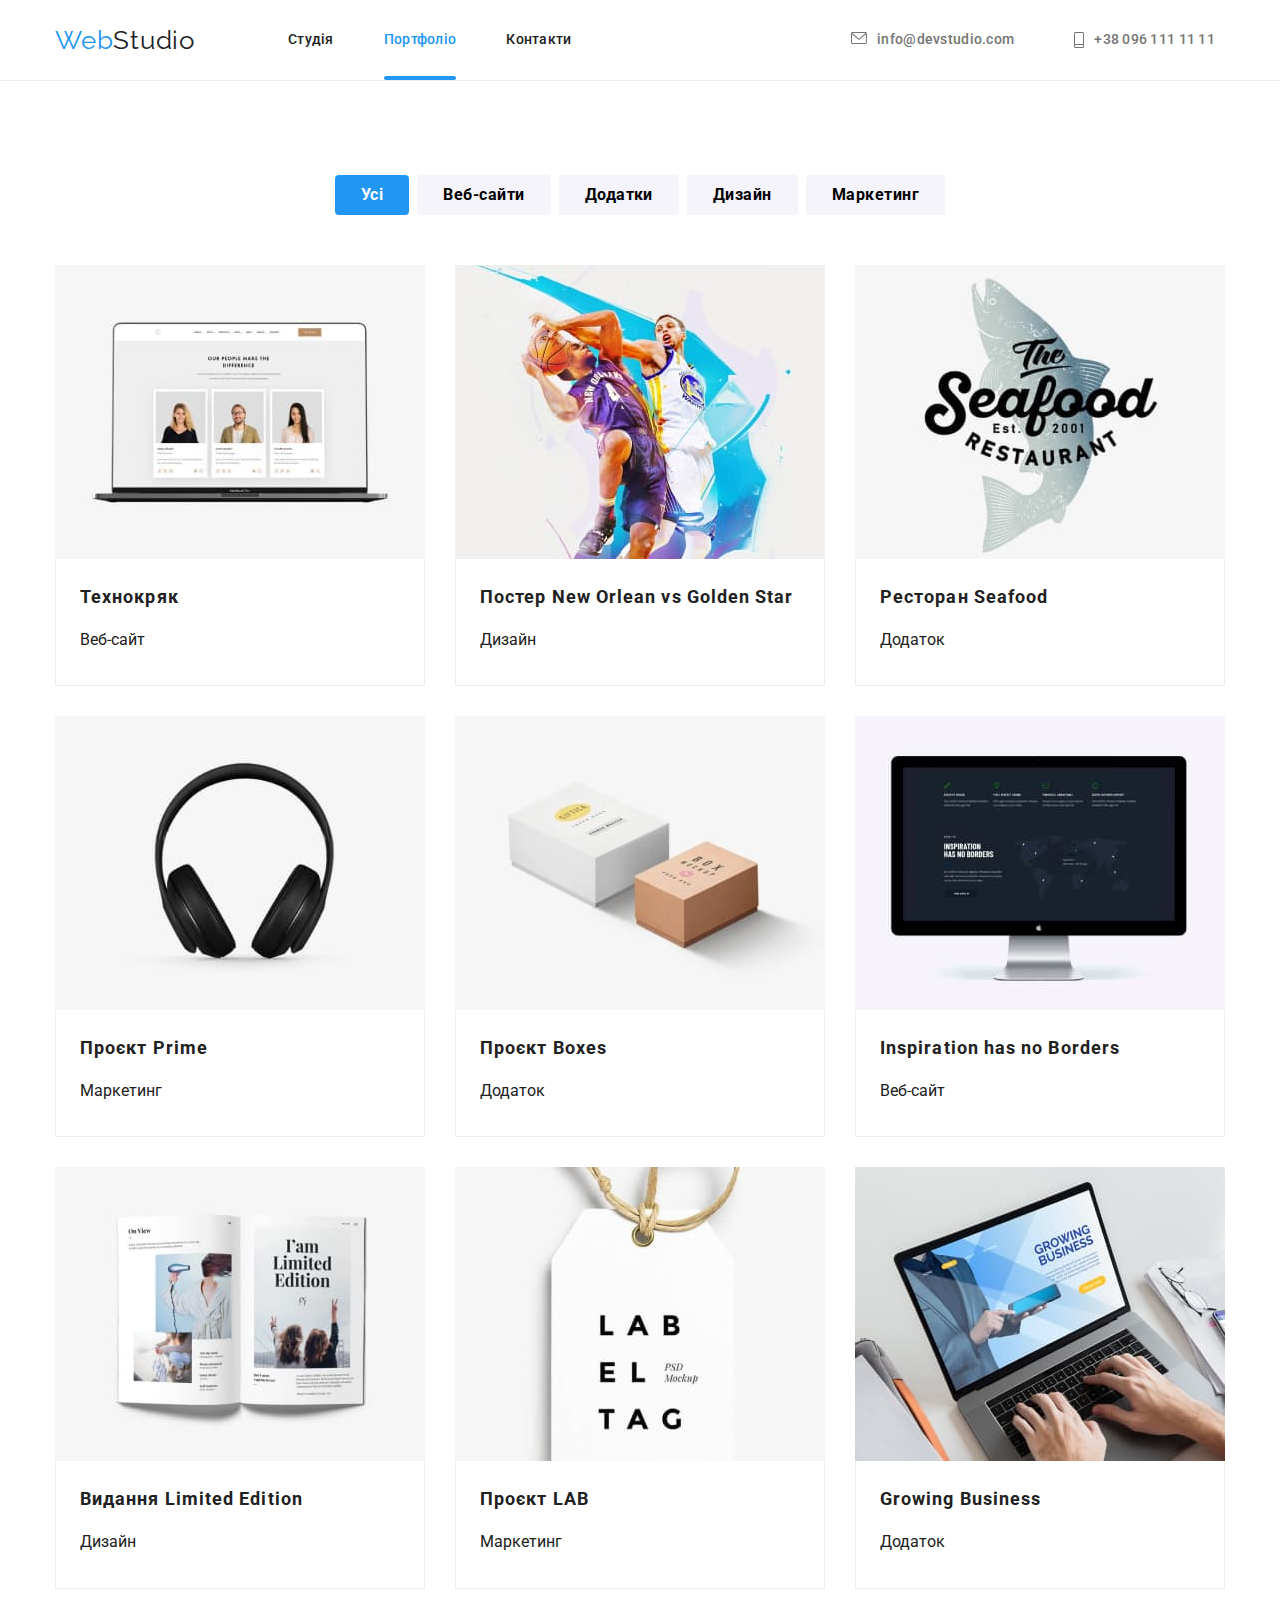
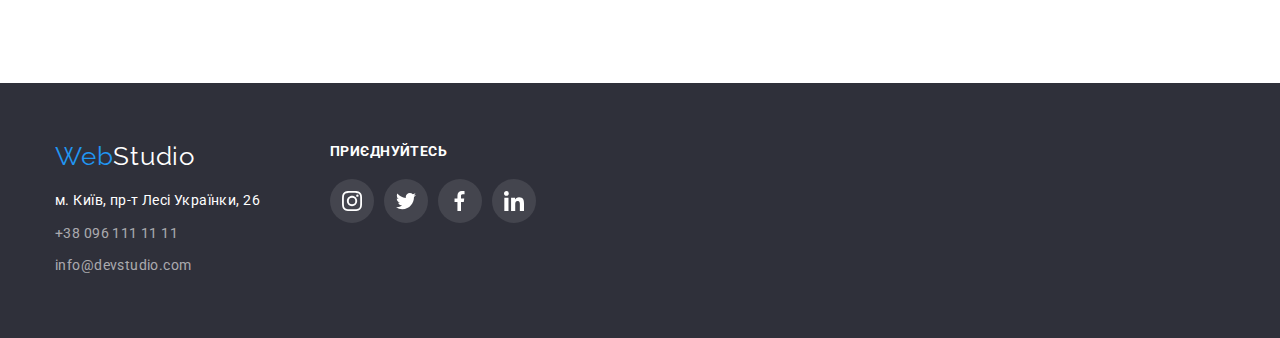
==== portfolio.html @ 2a6545ae "Закинув основні файли" ====
<!DOCTYPE html>
<html lang="uk">
  <head>
    <meta charset="UTF-8">
    <meta http-equiv="X-UA-Compatible" content="IE=edge">
    <meta name="viewport" content="width=device-width, initial-scale=1.0">
    <link rel="preconnect" href="https://fonts.googleapis.com">
    <link rel="preconnect" href="https://fonts.gstatic.com" crossorigin>
    <link href="https://fonts.googleapis.com/css2?family=Roboto:wght@400;500;700;900&display=swap" rel="stylesheet">
    <link rel="preconnect" href="https://fonts.googleapis.com">
    <link rel="preconnect" href="https://fonts.gstatic.com" crossorigin>
    <link href="https://fonts.googleapis.com/css2?family=Raleway:wght@700&display=swap" rel="stylesheet">
    <link rel="stylesheet" href="https://cdnjs.cloudflare.com/ajax/libs/modern-normalize/1.0.0/modern-normalize.min.css">
    <link rel="stylesheet" href="./css/styles.css">
    <title>Домашнє завдання</title>
  </head>
  <body>
    <!--ШАПКА САЙТУ-->

      <header class="header"> 
      <div class="container header-nav">   
        <a href="/" class="logo-top"><span class="logo-top-blue">Web</span>Studio</a>
      <nav>
        <ul class="header-menu">
          <li class="header-item"><a href="./index.html" class="menu-link">Студія</a></li>
          <li class="header-item"><a href="./portfolio.html" class="menu-link current">Портфоліо</a></li>
          <li class="header-item"><a href="#" class="menu-link">Контакти</a></li>
        </ul>
      </nav>
      <ul class="header-contact">       
        <li class="header-item"><a href="mailto:info@devstudio.com" class="contact-link icon-mail">
          <svg width="16" height="12" class="icon-mail">
            <use href="./images/icons/icons.svg#mail"></use>
          </svg>
          info@devstudio.com</a></li>
        <li class="header-item"><a href="tel:+380961111111" class="contact-link icon-tel">
         <svg width="10" height="16" class="icon-tel">
            <use href="./images/icons/icons.svg#tel"></use>
          </svg> 
          +38 096 111 11 11</a></li>
      </ul>
      </div>
    </header>

    <main>
     
      <!-- ПОРТФОЛІО -->

      <section class="portfolio section">
        <div class="container">
         
          <!-- МЕНЮ ПОРТФОЛІО -->

          <h1 class="visually-hidden">Меню портфоліо</h1>
          <ul class="portfolio-list">
            <li class="portfolio-item">
              <button autofocus type="button" class="portfolio-btn">Усі</button>
            </li>
            <li class="portfolio-item">
              <button type="button" class="portfolio-btn">Веб-сайти</button>
            </li>
            <li class="portfolio-item">
              <button type="button" class="portfolio-btn">Додатки</button>
            </li>
            <li class="portfolio-item">
              <button type="button" class="portfolio-btn">Дизайн</button>
            </li>
            <li class="portfolio-item">
              <button type="button" class="portfolio-btn">Маркетинг</button>
            </li>
          </ul>

          <!-- НАШІ РОБОТИ -->

          <ul class="portfolio-work-list">
                        
            <li class="portfolio-work-item">
              <a href="#">
                <div class="work-item-img">
                  <img src="./images/portfolio_img_1.jpg" alt="фото компютера" width="370" height="294">
                 <div class="item-img-overlay">
                  <div class="work-item-text">
                    <p>
                      Ресурс пропонує комплексні пропозиції з різним рівнем функціоналу та сервісів.
                      Все це дозволить відвідувачу отримати вичерпні відомості про компанію чи
                      приватну особу.
                    </p>
                  </div>
                </div>
                 </div>
                <div class="portfolio-descript">
                  <h3 class="portfolio-item-title">Технокряк</h3>
                  <p>Веб-сайт</p>
                </div>
              </a>
            </li>

              <li class="portfolio-work-item">
              <a href="#">
                <div class="work-item-img">
                  <img src="./images/portfolio_img_2.jpg" alt="фото баскетболістів" width="370" height="294">
                <div class="item-img-overlay">
                  <div class="work-item-text">
                    <p>
                      Ресурс пропонує комплексні пропозиції з різним рівнем функціоналу та сервісів.
                      Все це дозволить відвідувачу отримати вичерпні відомості про компанію чи
                      приватну особу.
                    </p>
                  </div>
                </div>
                 </div>
                <div class="portfolio-descript">
                  <h3 class="portfolio-item-title">Постер New Orlean vs Golden Star</h3>
                  <p>Дизайн</p>
                </div>
              </a>
            </li>

             <li class="portfolio-work-item">
              <a href="#">
                <div class="work-item-img">
                <img src="./images/portfolio_img_3.jpg" alt="логотип ресторану" width="370" height="294">
                <div class="item-img-overlay">
                  <div class="work-item-text">
                    <p>
                      Ресурс пропонує комплексні пропозиції з різним рівнем функціоналу та сервісів.
                      Все це дозволить відвідувачу отримати вичерпні відомості про компанію чи
                      приватну особу.
                    </p>
                  </div>
                </div>
                 </div>
                <div class="portfolio-descript">
                  <h3 class="portfolio-item-title">Ресторан Seafood</h3>
                  <p>Додаток</p>
                </div>
              </a>
            </li>

            <li class="portfolio-work-item">
              <a href="#">
                <div class="work-item-img">
                <img src="./images/portfolio_img_4.jpg" alt="навушникі" width="370" height="294">
                <div class="item-img-overlay">
                  <div class="work-item-text">
                    <p>
                      Ресурс пропонує комплексні пропозиції з різним рівнем функціоналу та сервісів.
                      Все це дозволить відвідувачу отримати вичерпні відомості про компанію чи
                      приватну особу.
                    </p>
                  </div>
                </div>
                 </div>
                <div class="portfolio-descript">
                  <h3 class="portfolio-item-title">Проєкт Prime</h3>
                  <p>Маркетинг</p>
                </div>
              </a>
            </li>

             <li class="portfolio-work-item">
              <a href="#">
                <div class="work-item-img">
                <img src="./images/portfolio_img_5.jpg" alt="фото коробок" width="370" height="294">
                <div class="item-img-overlay">
                  <div class="work-item-text">
                    <p>
                      Ресурс пропонує комплексні пропозиції з різним рівнем функціоналу та сервісів.
                      Все це дозволить відвідувачу отримати вичерпні відомості про компанію чи
                      приватну особу.
                    </p>
                  </div>
                </div>
                 </div>
                <div class="portfolio-descript">
                  <h3 class="portfolio-item-title">Проєкт Boxes</h3>
                  <p>Додаток</p>
                </div>
              </a>
            </li>

             <li class="portfolio-work-item">
              <a href="#">
                <div class="work-item-img">
                <img src="./images/portfolio_img_6.jpg" alt="монітор" width="370" height="294">
                <div class="item-img-overlay">
                  <div class="work-item-text">
                    <p>
                      Ресурс пропонує комплексні пропозиції з різним рівнем функціоналу та сервісів.
                      Все це дозволить відвідувачу отримати вичерпні відомості про компанію чи
                      приватну особу.
                    </p>
                  </div>
                </div>
                 </div>
                <div class="portfolio-descript">
                  <h3 class="portfolio-item-title">Inspiration has no Borders</h3>
                  <p>Веб-сайт</p>
                </div>
              </a>
            </li>

             <li class="portfolio-work-item">
              <a href="#">
                <div class="work-item-img">
                <img src="./images/portfolio_img_7.jpg" alt="фото книгі" width="370" height="294">
                <div class="item-img-overlay">
                  <div class="work-item-text">
                    <p>
                      Ресурс пропонує комплексні пропозиції з різним рівнем функціоналу та сервісів.
                      Все це дозволить відвідувачу отримати вичерпні відомості про компанію чи
                      приватну особу.
                    </p>
                  </div>
                </div>
                 </div>
                <div class="portfolio-descript">
                  <h3 class="portfolio-item-title">Видання Limited Edition</h3>
                  <p>Дизайн</p>
                </div>
              </a>
            </li>

            <li class="portfolio-work-item">
              <a href="#">
                <div class="work-item-img">
                <img src="./images/portfolio_img_8.jpg" alt="фото цінника" width="370" height="294">
                <div class="item-img-overlay">
                  <div class="work-item-text">
                    <p>
                      Ресурс пропонує комплексні пропозиції з різним рівнем функціоналу та сервісів.
                      Все це дозволить відвідувачу отримати вичерпні відомості про компанію чи
                      приватну особу.
                    </p>
                  </div>
                </div>
                 </div>
                <div class="portfolio-descript">
                  <h3 class="portfolio-item-title">Проєкт LAB</h3>
                  <p>Маркетинг</p>
                </div>
              </a>
            </li>

            <li class="portfolio-work-item">
              <a href="#">
                <div class="work-item-img">
                <img src="./images/portfolio_img_9.jpg" alt="фото ноутбука" width="370" height="294">
                <div class="item-img-overlay">
                  <div class="work-item-text">
                    <p>
                      Ресурс пропонує комплексні пропозиції з різним рівнем функціоналу та сервісів.
                      Все це дозволить відвідувачу отримати вичерпні відомості про компанію чи
                      приватну особу.
                    </p>
                  </div>
                </div>
                 </div>
                <div class="portfolio-descript">
                  <h3 class="portfolio-item-title">Growing Business</h3>
                  <p>Додаток</p>
                </div>
              </a>
            </li>

          </ul>
        </div>
      </section>
    </main>

    <!--ПІДВАЛ-->

    <footer class="footer">
      <div class="container footer-nav">
        <div class="footer-adres">
        <a href="/" class="logo-footer"><span class="logo-footer-blue">Web</span>Studio</a>
        <address>
        <ul class="footer-contacts">
          <li class="footer-item"><a href="https://goo.gl/maps/62NH4mXpDvtfNdRu7" target="_blank" rel="noreferrer noopener nofollow" >м. Київ, пр-т Лесі Українки, 26</a></li>
          <li class="footer-item"><a class="footer-link" href="tel:+380961111111">+38 096 111 11 11</a></li>
          <li class="footer-item"><a class="footer-link" href="mailto:info@devstudio.com">info@devstudio.com</a></li>
        </ul>    
      </address>  
      </div>     
      <div class="footer-social">
      <h2 class="footer-social-title">приєднуйтесь</h2>
      
      <!-- Кнопки соц.мережі футера --> 

      <ul class="footer-social-list">        
      <li class="footer-social-item">
        <a href="#" class="footer-social-link">
          <svg width="44" height="44" class="footer-icon">
            <use href="./images/icons/icons.svg#instagram"></use>
          </svg>
        </a>
      </li>
      <li class="footer-social-item">
        <a href="#" class="footer-social-link">
          <svg width="44" height="44" class="footer-icon">
             <use href="./images/icons/icons.svg#twitter"></use>
          </svg>
        </a>
      </li>
      <li class="footer-social-item">                   
        <a href="#" class="footer-social-link">
          <svg width="44" height="44" class="footer-icon">
            <use href="./images/icons/icons.svg#facebook"></use>
          </svg>
        </a>
      </li>
      <li class="footer-social-item">
        <a href="#" class="footer-social-link">
          <svg width="44" height="44" class="footer-icon">
            <use href="./images/icons/icons.svg#linkedin"></use>
          </svg>
        </a>
      </li>                                 
      </ul>
      </div> 
      </div>
    </footer>
    
  </body>
</html>
---- css/styles.css ----
:root {
  --primary-color-text: #212121;
  --blue-primary: #2196f3;
  --white-color-text: #ffffff;
  --dark-background-color: #2f303a;
  --default-color-icon: #afb1b8;
  --secondory-color-text: #757575;
  --timing-function: cubic-bezier(0.4, 0, 0.2, 1);
  --duration-function: 250ms;
}

/* Reset styles */

a {
  color: inherit;
  text-decoration: none;
  margin: 0;
}

img {
  display: block;
  width: 100%;
}

h1,
h2,
h3,
h4,
h5,
h6 {
  margin-top: 0;
  margin-bottom: 0;
}

ul,
li {
  list-style: none;
  padding: 0;
  margin: 0;
}

:focus,
:active {
  outline: none;
}

/* ОСНОВНІ СТИЛІ */

body {
  font-family: 'Roboto', sans-serif;
  font-style: normal;
  font-weight: 400;
  color: var(--primary-color-text);
  margin: 0;
}

.visually-hidden {
  position: absolute;
  white-space: nowrap;
  width: 1px;
  height: 1px;
  overflow: hidden;
  border: 0;
  padding: 0;
  clip: rect(0 0 0 0);
  clip-path: inset(50%);
  margin: -1px;
}

.current {
  color: var(--blue-primary);
}

.current::after {
  position: absolute;
  content: '';
  bottom: 0;
  left: 0;

  background-color: var(--blue-primary);
  width: 100%;
  height: 4px;
  border-radius: 4px;
}

/* СТИЛІ КОНТЕЙНЕРА */

.container {
  width: 1200px;
  padding-left: 15px;
  padding-right: 15px;
  margin: 0 auto;
}

/* СТИЛІ ШАПКИ САЙТУ */

.header {
  border-bottom: 1px solid #ececec;
}

.header-nav {
  display: flex;
  align-items: center;
}

.logo-top {
  font-family: 'Raleway';
  font-size: 26px;
  line-height: 1.1;
  letter-spacing: 0.03em;
}

.logo-top-blue {
  color: var(--blue-primary);
}

.header-menu {
  display: flex;
  margin-left: 93px;
}

.header-contact {
  display: flex;
  margin-left: auto;
  color: var(--secondory-color-text);
}

.header-item {
  position: relative;
}

.header-menu .header-item:not(:last-child),
.header-contact .header-item:not(:last-child) {
  margin-right: 50px;
}

.menu-link,
.contact-link {
  display: inline-flex;
  padding-top: 32px;
  padding-bottom: 32px;

  font-weight: 500;
  font-size: 14px;
  line-height: 1.1;
  letter-spacing: 0.02em;
  transition: color var(--duration-function) var(--timing-function);
}

.menu-link:hover,
.menu-link:focus,
.contact-link:hover,
.contact-link:focus {
  color: var(--blue-primary);
}

.icon-mail,
.icon-tel {
  display: flex;
  margin-right: 10px;
  fill: currentColor;
}

.icon-mail:hover,
.icon-tel:hover {
  fill: var(--blue-primary);
}

/* СТИЛІ ГОЛОВНОГО БЛОКА */

.hero {
  height: 600px;
  max-width: 1600px;
  background-image: linear-gradient(to right, rgba(47, 48, 58, 0.4), rgba(47, 48, 58, 0.4)),
    url('../images/hero_img.jpg');
  margin: 0 auto;
  padding-top: 200px;
  padding-bottom: 200px;
  text-align: center;
  background-color: var(--dark-background-color);

  background-repeat: no-repeat;
  background-position: center;
}

.hero-title {
  margin-bottom: 30px;
  color: var(--white-color-text);
  font-size: 44px;
  line-height: 1.3;
  letter-spacing: 0.06em;
  text-transform: uppercase;
}

.btn {
  display: inline-block;
  padding: 10px 32px;
  background-color: var(--blue-primary);
  box-shadow: 0px 4px 4px rgba(0, 0, 0, 0.15);
  border-radius: 4px;
  cursor: pointer;
  font-weight: 700;
  font-size: 16px;
  line-height: 1.8;
  letter-spacing: 0.06em;
  color: var(--white-color-text);
  text-shadow: 0px 4px 4px rgba(0, 0, 0, 0.25);
  border: 1px solid transparent;
}

.section {
  padding-top: 94px;
  padding-bottom: 94px;
}

/* СТИЛІ ІНФОРМАЦІЙНОГО БЛОКА */

.info-list {
  display: flex;
  align-items: stretch;
  justify-content: space-around;
  padding-top: 94px;
}

.info-list .info-item:not(:last-child) {
  margin-right: 30px;
}

.info-item::before {
  display: block;
  content: '';
  margin-bottom: 30px;
  padding-top: 25px;
  padding-bottom: 25px;
  height: 120px;
  background-repeat: no-repeat;
  background-position: center;
  background-color: #f5f4fa;
  border-radius: 4px;
}

.icon-antena::before {
  background-image: url(../images/icons/antena.svg);
}

.icon-clock::before {
  background-image: url(../images/icons/clock.svg);
}

.icon-diagram::before {
  background-image: url(../images/icons/diagram.svg);
}

.icon-astronaut::before {
  background-image: url(../images/icons/astronaut.svg);
}

.info-title {
  margin-bottom: 10px;
  font-size: 14px;
  line-height: 1;
  letter-spacing: 0.03em;
  text-transform: uppercase;
}

.info-list p {
  margin-top: 0;
  margin-bottom: 0;
  color: var(--secondory-color-text);
  font-size: 14px;
  line-height: 1.7;
  letter-spacing: 0.03em;
}

/* СТИЛІ ЧИМ ЗАЙМАЄМОСЯ */

.what-dowedo-list {
  display: flex;
  justify-content: space-between;
}

.what-dowedo-title {
  margin-bottom: 50px;
  font-size: 36px;
  line-height: 1.1;
  letter-spacing: 0.03em;
  text-align: center;
}

.what-dowedo-item {
  position: relative;
}

.what-dowedo-descript {
  position: absolute;
  bottom: 0;
  left: 0;
  height: 70px;
  width: 100%;
  background: rgba(47, 48, 58, 0.8);
  padding-top: 27px;
  padding-bottom: 27px;
  margin: 0;


  font-size: 14px;
  line-height: 16px;
  text-align: center;
  letter-spacing: 0.03em;
  text-transform: uppercase;
  color: #ffffff;
}

/* СТИЛІ НАША КОМАНДА */

.team {
  background-color: #f5f4fa;
}

.team-title {
  margin-bottom: 50px;
  font-size: 36px;
  line-height: 1.1;
  letter-spacing: 0.03em;
  text-align: center;
}

.team-list {
  display: flex;
  flex-wrap: wrap;
  text-align: center;
}

.team-item {
  width: calc((100% - 90px) / 4);
  margin-right: 30px;
  margin-bottom: 30px;
  background-color: var(--white-color-text);
  box-shadow: 0px 1px 3px rgba(0, 0, 0, 0.12),  
              0px 1px 1px rgba(0, 0, 0, 0.14),
              0px 2px 1px rgba(0, 0, 0, 0.2);
  border-radius: 0px 0px 4px 4px;
}

.team-item:nth-child(4n) {
  margin-right: 0;
}

.team-item:nth-last-child(-n + 4) {
  margin-bottom: 0;
}

.team-descript {
  padding-top: 30px;
  padding-bottom: 30px;
}

.team-item-title {
  margin-bottom: 10px;
  font-weight: 500;
  font-size: 16px;
  line-height: 1.2;
  letter-spacing: 0.03em;
}

.team-list p {
  margin-top: 0;
  margin-bottom: 16px;
  font-size: 16px;
  line-height: 1;
  letter-spacing: 0.03em;
}

.social {
  display: flex;
  padding-left: 32px;
  padding-right: 32px;
}

.social-item:not(:last-child) {
  margin-right: 10px;
}

.social-btn {
  display: flex;
  color: var(--default-color-icon);
  background-color: var(--white-color-text);
  height: 44px;
  cursor: pointer;
  border-radius: 50%;
  transition: background-color var(--duration-function) var(--timing-function);
}

.social-btn:hover {
  background-color: var(--blue-primary);
  fill: var(--white-color-text);
}

.button-icon {
  width: 44px;
  padding: 12px;
  fill: currentColor;
  transition: fill var(--duration-function) var(--timing-function);
}

.button-icon:hover {
  fill: var(--white-color-text);
}

/* СТИЛІ ПОСТІЙНІ КЛІЄНТИ */

.clients-title {
  margin-bottom: 50px;
  font-size: 36px;
  line-height: 1.1;
  letter-spacing: 0.03em;
  text-align: center;
}

.clients-list {
  display: inline-flex;
}

.clients-item:not(:last-child) {
  margin-right: 30px;
}

.clients-btn {
  display: block;
  padding: 0;
  color: var(--default-color-icon);
  background-color: var(--white-color-text);
  width: 170px;
  height: 92px;
  cursor: pointer;
  border: 1px solid var(--default-color-icon);
  border-radius: 4px;
  transition: border var(--duration-function) var(--timing-function);
}
.clients-icon {
  height: 92px;
  width: 170px;
  fill: currentColor;
  transition: fill var(--duration-function) var(--timing-function);
}

.clients-icon:hover {
  fill: var(--blue-primary);
}

.clients-btn:hover {
  border: 1px solid var(--blue-primary);
}

/* СТИЛІ ПІДВАЛ */

.footer {
  padding-top: 60px;
  padding-bottom: 60px;
  background-color: var(--dark-background-color);
}

.footer-nav {
  display: flex;
}

.footer-adres {
  margin-right: 70px;
}

.logo-footer {
  display: block;
  margin-bottom: 20px;
  font-family: 'Raleway';
  font-style: normal;
  font-size: 26px;
  line-height: 1;
  letter-spacing: 0.03em;
  color: var(--white-color-text);
}

.logo-footer-blue {
  color: var(--blue-primary);
}

.footer address {
  font-style: normal;
}

.footer-item {
  margin-bottom: 9px;
  font-size: 14px;
  line-height: 1.7;
  letter-spacing: 0.03em;
  color: var(--white-color-text);
  transition: color var(--duration-function) var(--timing-function);
}

.footer-item:last-child {
  margin-bottom: 0;
}

.footer-link {
  font-size: 14px;
  line-height: 1.7;
  letter-spacing: 0.03em;
  color: rgba(255, 255, 255, 0.6);
  transition: color var(--duration-function) var(--timing-function);
}

.footer-item:hover,
.footer-item:focus,
.footer-link:hover,
.footer-link:focus {
  color: var(--blue-primary);
}

.footer-social-title {
  font-size: 14px;
  line-height: 16px;
  letter-spacing: 0.03em;
  text-transform: uppercase;
  color: var(--white-color-text);
  margin-bottom: 20px;
}

.footer-social-list {
  display: flex;
}

.footer-social-item:not(:last-child) {
  margin-right: 10px;
}

.footer-social-link {
  display: flex;
  color: var(--white-color-text);
  background-color: rgba(255, 255, 255, 0.1);
  border-radius: 50%;
  height: 44px;
  cursor: pointer;
  transition: background-color var(--duration-function) var(--timing-function);
}

.footer-social-link:hover {
  background-color: var(--blue-primary);
  border-radius: 50%;
  fill: var(--white-color-text);
}

.footer-icon {
  width: 44px;
  padding: 12px;
  fill: currentColor;
}

.footer-icon:hover {
  fill: var(--white-color-text);
}

/* ПОРТФОЛІО */

/* СТИЛІ МЕНЮ ПОРТФОЛІО */

.portfolio-list {
  display: flex;
  justify-content: center;
  margin-bottom: 50px;
}

.portfolio-item {
  border-radius: 4px;
  transition: box-shadow var(--duration-function) var(--timing-function);
}

.portfolio-item:not(:last-child) {
  margin-right: 8px;
}

.portfolio-item:hover,
.portfolio-item:focus {
  box-shadow: 0px 3px 1px rgba(0, 0, 0, 0.1), 
              0px 1px 2px rgba(0, 0, 0, 0.08),
              0px 2px 2px rgba(0, 0, 0, 0.12);
  border-radius: 4px;
  border: none;
}

.portfolio-btn {
  display: inline-block;
  background: #f5f4fa;
  border-radius: 4px;
  padding: 6px 25px;
  cursor: pointer;
  border: 1px solid transparent;
  min-width: 73px;
  font-weight: 700;
  font-size: 16px;
  line-height: 1.6;
  letter-spacing: 0.03em;
  text-align: center;
  transition: color var(--duration-function) var(--timing-function),
    background-color var(--duration-function) var(--timing-function);
}

.portfolio-btn:hover,
.portfolio-btn:focus {
  color: var(--white-color-text);
  background-color: var(--blue-primary);
}

/* СТИЛІ НАШІ РОБОТИ */

.portfolio-work-list {
  display: flex;
  flex-wrap: wrap;
}

.portfolio-work-item {
  width: calc((100% - 60px) / 3);
  margin-right: 30px;
  margin-bottom: 30px;
  transition: box-shadow var(--duration-function) var(--timing-function);
}

.portfolio-work-item:hover {
  box-shadow: 0px 1px 1px rgba(0, 0, 0, 0.12), 
              0px 4px 4px rgba(0, 0, 0, 0.06),
              1px 4px 6px rgba(0, 0, 0, 0.16);
}

.portfolio-work-item:nth-child(3n) {
  margin-right: 0;
}

.portfolio-work-item:nth-last-child(-n + 3) {
  margin-bottom: 0;
}

.portfolio-work-item:hover .work-item-text {
  opacity: 1;
}

.work-item-img {
  overflow: hidden;
  position: relative;
}

.item-img-overlay {
  position: absolute;
  top: 0;
  left: 0;
  width: 100%;
  height: 100%;
  background: rgba(33, 150, 243, 0.9);
  transform: translateY(100%);
  transition: transform var(--duration-function) var(--timing-function);
}

.portfolio-work-item:hover .item-img-overlay {
  transform: translateY(0%);
}

.work-item-text {
  position: absolute;
  display: flex;
}

.work-item-text > p {
  padding: 63px 24px;
  margin: 0;
  font-size: 18px;
  line-height: 28px;
  letter-spacing: 0.03em;
  color: #ffffff;
}

.portfolio-descript {
  padding: 20px 24px;
  background: var(--white-color-text);
  border: 1px solid #eeeeee;
  border-top: inherit;
}

.portfolio-item-title {
  margin-bottom: 4px;
  font-size: 18px;
  line-height: 2;
  letter-spacing: 0.06em;
  color: var(--primary-color-text);
}

.portfolio-work p {
  margin: 0;
  font-size: 16px;
  line-height: 1.8;
  letter-spacing: 0.03em;
  color: var(--secondory-color-text);
}

/* СТИЛІ МОДАЛЬНОГО ВІКНА */

.backdrop {
  position: fixed;
  top: 0;
  left: 0;
  width: 100%;
  height: 100%;
  background-color: rgba(0, 0, 0, 0.3);
  opacity: 1;
  transition: opacity var(--duration-function) var(--timing-function);
}

.backdrop.is-hidden {
  opacity: 0;
  pointer-events: none;
}

.backdrop.is-hidden .modal {
  transform: translate(-50%, -50%) scale(0.8);
}

.modal { 
  position: absolute;
  top: 50%;
  left: 50%;
  width: 528px;
  height: 581px;
  background-color: #ffffff;
  
  transform: translate(-50%, -50%) scale(1);
  transition: transform var(--duration-function) var(--timing-function);
  box-shadow: 0px 1px 3px rgba(0, 0, 0, 0.12), 
              0px 1px 1px rgba(0, 0, 0, 0.14), 
              0px 2px 1px rgba(0, 0, 0, 0.2);
  border-radius: 4px;
}

.madal-btn {
  display: flex;
  background-color: #FFFFFF;
  background-image: url(../images/icons/close.svg);
  background-repeat: no-repeat;
  background-position: center;
  border: 1px solid rgba(0, 0, 0, 0.1);
  border-radius: 50%;
  cursor: pointer;
  height:30px; 
  width: 30px;
  margin-left: 490px;
  margin-top: 8px;
  
}
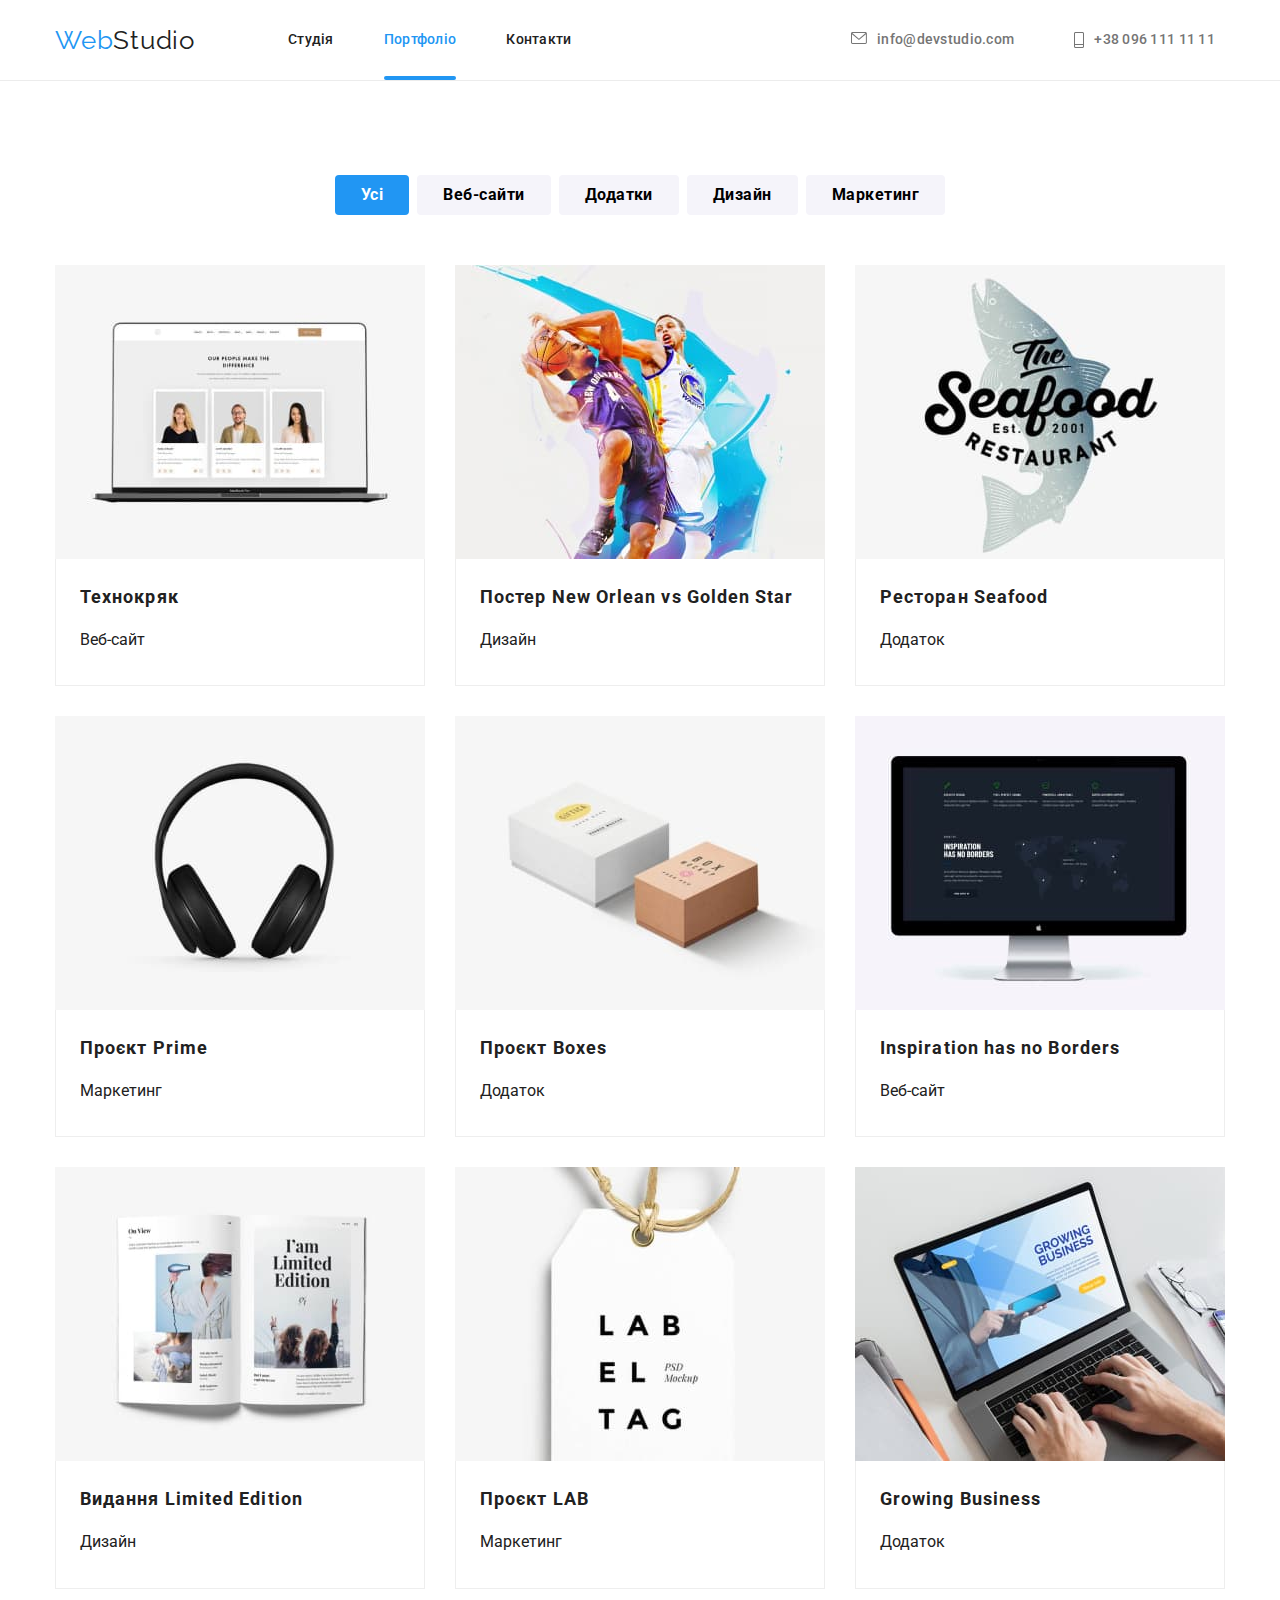
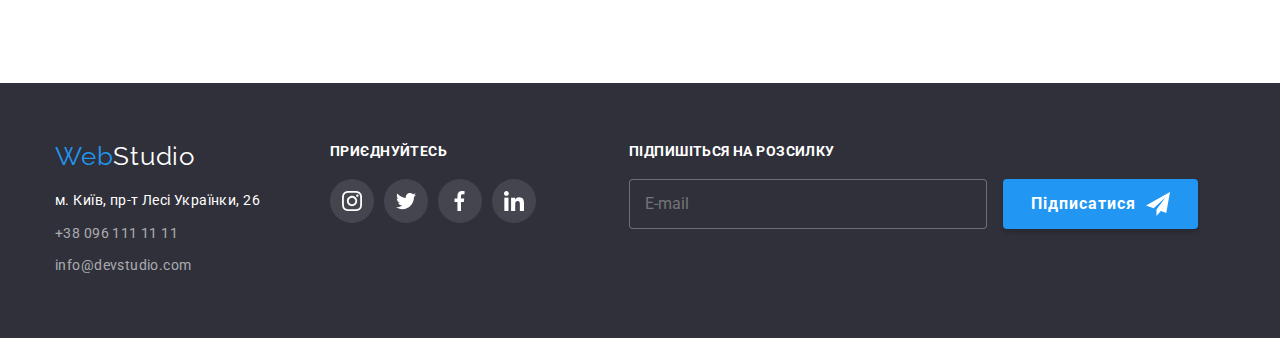
==== commit ae16ee20: "1" ====
--- a/portfolio.html
+++ b/portfolio.html
@@ -317,7 +317,13 @@
         </a>
       </li>                                 
       </ul>
-      </div> 
+      </div>
+       <!-- Підписка на розсилку -->
+        <div class="subscript">
+          <h3 class="subscript-title">Підпишіться на розсилку</h3>
+          <input type="email" class="subscript-form" name="mail" class="mail" placeholder="E-mail">
+          <button type="submit" class="subscript-btn">Підписатися</button>
+        </div> 
       </div>
     </footer>
     
--- a/css/styles.css
+++ b/css/styles.css
@@ -302,7 +302,6 @@
   padding-bottom: 27px;
   margin: 0;
 
-
   font-size: 14px;
   line-height: 16px;
   text-align: center;
@@ -336,7 +335,7 @@
   margin-right: 30px;
   margin-bottom: 30px;
   background-color: var(--white-color-text);
-  box-shadow: 0px 1px 3px rgba(0, 0, 0, 0.12),  
+  box-shadow: 0px 1px 3px rgba(0, 0, 0, 0.12), 
               0px 1px 1px rgba(0, 0, 0, 0.14),
               0px 2px 1px rgba(0, 0, 0, 0.2);
   border-radius: 0px 0px 4px 4px;
@@ -526,6 +525,7 @@
 
 .footer-social-list {
   display: flex;
+  margin-right: 93px;
 }
 
 .footer-social-item:not(:last-child) {
@@ -556,6 +556,51 @@
 
 .footer-icon:hover {
   fill: var(--white-color-text);
+}
+
+.subscript-title {
+  margin-bottom: 20px;
+  font-weight: 700;
+  font-size: 14px;
+  line-height: 16px;
+  letter-spacing: 0.03em;
+  text-transform: uppercase;
+  color: #ffffff;
+}
+
+.subscript-form {
+border: 1px solid rgba(255, 255, 255, 0.3);
+border-radius: 4px;
+background: #2F303A;
+width: 358px;
+height: 50px;
+margin-right: 12px;
+padding: 16px 15px;
+color: #fff;
+}
+
+.subscript-btn {
+  display: inline-flex;
+  align-items: center;
+  padding: 10px 28px;
+  background: #2196f3;
+  box-shadow: 0px 4px 4px rgba(0, 0, 0, 0.15);
+  border-radius: 4px;
+  font-weight: 700;
+  font-size: 16px;
+  line-height: 30px;
+
+  letter-spacing: 0.06em;
+  color: #ffffff;
+  border: none;
+}
+
+.subscript-btn::after {
+  content: "";
+  width: 24px;
+  height: 24px;
+  margin-left: 10px;
+ background-image: url(../images/icons/icon_send.svg);
 }
 
 /* ПОРТФОЛІО */
@@ -624,9 +669,8 @@
 }
 
 .portfolio-work-item:hover {
-  box-shadow: 0px 1px 1px rgba(0, 0, 0, 0.12), 
-              0px 4px 4px rgba(0, 0, 0, 0.06),
-              1px 4px 6px rgba(0, 0, 0, 0.16);
+  box-shadow: 0px 1px 1px rgba(0, 0, 0, 0.12), 0px 4px 4px rgba(0, 0, 0, 0.06),
+    1px 4px 6px rgba(0, 0, 0, 0.16);
 }
 
 .portfolio-work-item:nth-child(3n) {
@@ -720,34 +764,158 @@
   transform: translate(-50%, -50%) scale(0.8);
 }
 
-.modal { 
+.modal {
   position: absolute;
   top: 50%;
   left: 50%;
   width: 528px;
   height: 581px;
   background-color: #ffffff;
-  
+
   transform: translate(-50%, -50%) scale(1);
   transition: transform var(--duration-function) var(--timing-function);
   box-shadow: 0px 1px 3px rgba(0, 0, 0, 0.12), 
-              0px 1px 1px rgba(0, 0, 0, 0.14), 
+              0px 1px 1px rgba(0, 0, 0, 0.14),
               0px 2px 1px rgba(0, 0, 0, 0.2);
   border-radius: 4px;
 }
 
-.madal-btn {
-  display: flex;
-  background-color: #FFFFFF;
+.modal-content {
+  display: flex;
+  flex-direction: column;
+}
+
+.modal-close {
+  position: absolute;
+  top: 0;
+  right: 0;
+  margin-right: 8px;
+  margin-top: 8px;
+  background-color: #ffffff;
   background-image: url(../images/icons/close.svg);
   background-repeat: no-repeat;
   background-position: center;
+  
   border: 1px solid rgba(0, 0, 0, 0.1);
   border-radius: 50%;
+  height: 30px;
+  width: 30px;
   cursor: pointer;
-  height:30px; 
-  width: 30px;
-  margin-left: 490px;
-  margin-top: 8px;
-  
-}
+
+}
+
+
+.modal-title {
+  font-size: 20px;
+  line-height: 23px;
+  text-align: center;
+  letter-spacing: 0.03em;
+  color: #212121;
+  margin-bottom: 30px;
+  margin-top: 40px;
+}
+
+.form {
+  margin: 0 40px;
+}
+
+.form-service {
+  position: relative;
+  margin-bottom: 28px;
+}
+
+.form-label {
+  position: absolute;
+  top: -17px;
+  left: 0;
+  font-size: 12px;
+  line-height: 14px;
+  letter-spacing: 0.01em;
+  color: #757575;
+}
+
+.form-icon {
+  display: flex;
+  position: absolute;
+  top: 50%;
+  left: 10px;
+  transform: translateY(-50%);
+}
+
+.form-input {
+  color: currentColor;
+  width: 100%;
+  height: 40px;
+  padding: 12px 42px;
+  font: inherit;
+  border: 1px solid rgba(33, 33, 33, 0.2);
+  border-radius: 4px;
+  transition: border-color var(--duration-function) var(--timing-function);
+}
+
+.form-input:hover {
+  border-color: #2196f3;
+}
+
+.form-icon {
+  fill: currentColor;
+}
+
+.form-icon:hover {
+ fill: #2196f3;
+}
+
+.form-service textarea {
+  width: 100%;
+  height: 120px;
+  padding: 16px 12px;
+  font-size: 12px;
+  line-height: 14px;
+  letter-spacing: 0.01em;
+}
+
+.form-input::placeholder {
+  color: rgba(117, 117, 117, 0.5);
+}
+
+.form-police {
+  display: flex;
+  align-items: center;
+  justify-content: center;
+  font-size: 14px;
+  line-height: 24px;
+  letter-spacing: 0.03em;
+  color: #757575;
+  margin-bottom: 30px;
+}
+
+.text-police p {
+  margin: 0;
+}
+
+.text-police a {
+  color: #2196f3;
+  text-decoration: underline;
+}
+
+.police-input {
+  margin-right: 8px;
+}
+
+.modal-btn {
+  width: 200px;
+  height: 50px;
+  background: #2196f3;
+  box-shadow: 0px 4px 4px rgba(0, 0, 0, 0.15);
+  border-radius: 4px;
+  padding: 10px 52px;
+  margin-left: 120px;
+
+  margin-bottom: 40px;
+  border: none;
+  font-weight: 700;
+  font-size: 16px;
+  line-height: 30px;
+  letter-spacing: 0.06em;
+  color: #ffffff;
+}
